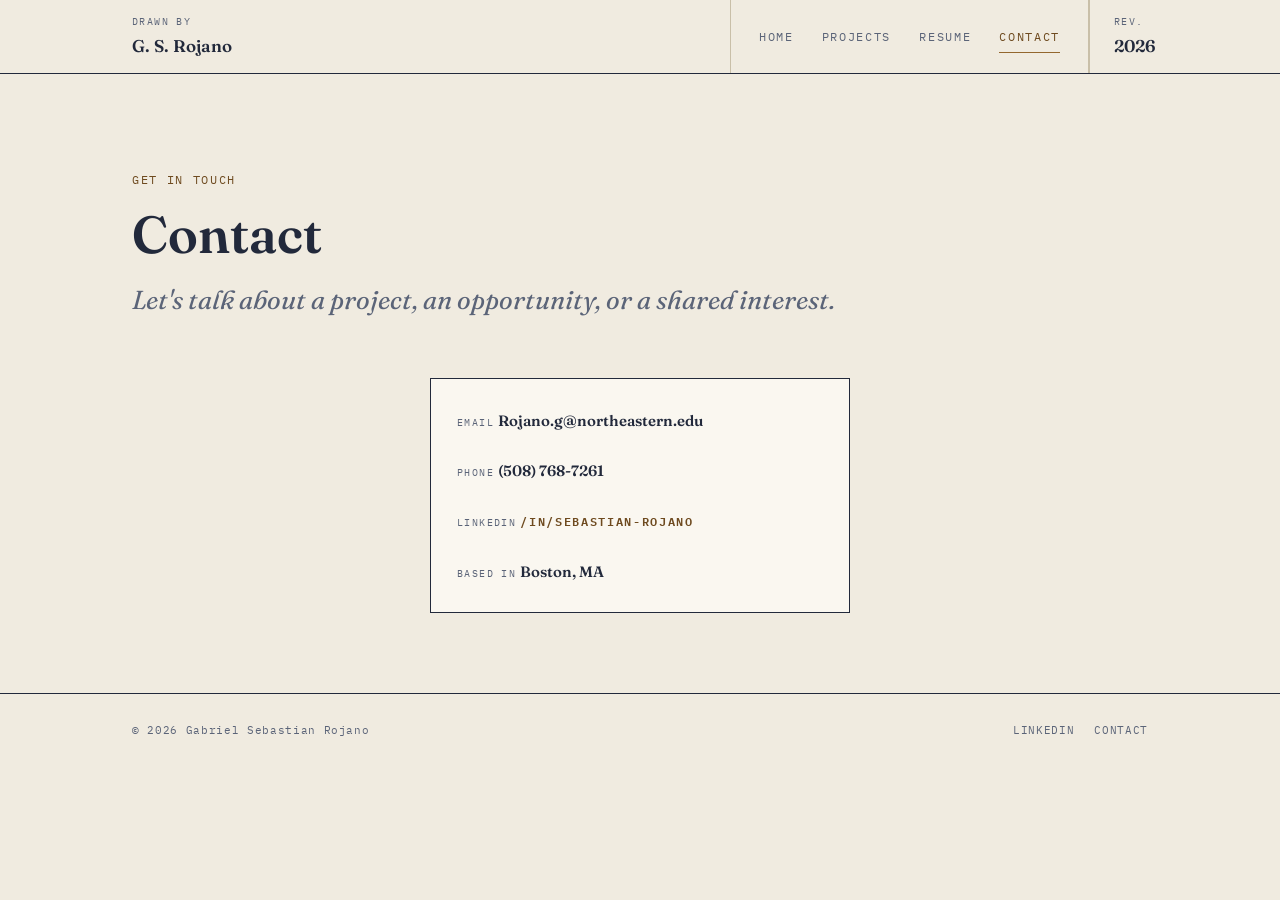
==== contact.html @ d032fa63 "Add files via upload" ====
<!DOCTYPE html>
<html lang="en">
<head>
<meta charset="UTF-8">
<meta name="viewport" content="width=device-width, initial-scale=1.0">
<title>Contact — Gabriel Sebastian Rojano</title>
<link rel="stylesheet" href="styles.css">
</head>
<body>

<header class="titleblock">
  <div class="tb-grid">
    <div class="tb-cell">
      <span class="tb-label">Drawn by</span>
      <span class="tb-value">G. S. Rojano</span>
    </div>
    <nav class="tb-nav">
      <a href="index.html">Home</a>
      <a href="projects.html">Projects</a>
      <a href="resume.html">Resume</a>
      <a href="contact.html" class="active">Contact</a>
    </nav>
    <div class="tb-cell">
      <span class="tb-label">Rev.</span>
      <span class="tb-value">2026</span>
    </div>
  </div>
</header>

<main class="wrap">

  <section class="hero" style="padding-bottom: 8px;">
    <p class="eyebrow">Get in touch</p>
    <h1 style="font-size: clamp(34px, 5vw, 52px);">Contact</h1>
    <p class="role">Let's talk about a project, an opportunity, or a shared interest.</p>
  </section>

  <section style="margin: 48px 0 60px; display: flex; justify-content: center;">

    <aside class="contact-card" style="width: 100%; max-width: 420px;">
      <div class="contact-item">
        <span class="tb-label">Email</span>
        <span class="tb-value">Rojano.g@northeastern.edu</span>
      </div>
      <div class="contact-item">
        <span class="tb-label">Phone</span>
        <span class="tb-value">(508) 768-7261</span>
      </div>
      <div class="contact-item">
        <span class="tb-label">LinkedIn</span>
        <span class="tb-value"><a href="https://www.linkedin.com/in/sebastian-rojano" target="_blank" rel="noopener" class="text-link" style="border:none;">/in/sebastian-rojano</a></span>
      </div>
      <div class="contact-item">
        <span class="tb-label">Based in</span>
        <span class="tb-value">Boston, MA</span>
      </div>
    </aside>

  </section>

</main>

<footer>
  <div class="wrap">
    <p>© 2026 Gabriel Sebastian Rojano</p>
    <div class="footer-links">
      <a href="https://www.linkedin.com/in/sebastian-rojano" target="_blank" rel="noopener">LinkedIn</a>
      <a href="contact.html">Contact</a>
    </div>
  </div>
</footer>


</body>
</html>
---- styles.css ----
/* =========================================================
   Gabriel Sebastian Rojano — Portfolio
   Design direction: drafting-table elegance.
   Title-block navigation, dimension-line dividers, ledger tables.
   ========================================================= */

@import url('https://fonts.googleapis.com/css2?family=Fraunces:opsz,wght@9..144,400;9..144,500;9..144,600;9..144,700&family=EB+Garamond:ital,wght@0,400;0,500;0,600;1,400&family=IBM+Plex+Mono:wght@400;500&display=swap');

:root {
  /* --- Color tokens --- */
  --paper: #F0EBE0;        /* base linen background */
  --paper-light: #FAF7F0;  /* card / raised surface */
  --ink: #22293B;          /* primary text, deep navy-ink */
  --ink-soft: #5B6478;     /* secondary text */
  --line: #C9BFA8;         /* hairline rules, warm tan-grey */
  --line-soft: #DCD5C4;    /* faint rules */
  --brass: #93672E;        /* primary accent */
  --brass-dark: #6E4A1F;   /* accent hover / pressed */
  --burgundy: #6E2A34;     /* secondary accent, sparing use */

  /* --- Type tokens --- */
  --font-display: 'Fraunces', serif;
  --font-body: 'EB Garamond', serif;
  --font-mono: 'IBM Plex Mono', monospace;

  --tracking-label: 0.14em;
}

* { box-sizing: border-box; }

html {
  scroll-behavior: smooth;
}

@media (prefers-reduced-motion: reduce) {
  html { scroll-behavior: auto; }
  * { animation-duration: 0.01ms !important; transition-duration: 0.01ms !important; }
}

body {
  margin: 0;
  background: var(--paper);
  color: var(--ink);
  font-family: var(--font-body);
  font-size: 19px;
  line-height: 1.6;
  -webkit-font-smoothing: antialiased;
}

a {
  color: inherit;
  text-decoration: none;
}

img { max-width: 100%; display: block; }

.wrap {
  max-width: 1080px;
  margin: 0 auto;
  padding: 0 32px;
}

/* =========================================================
   Title-block header (signature nav element)
   ========================================================= */

.titleblock {
  border-bottom: 1.5px solid var(--ink);
  background: var(--paper);
  position: sticky;
  top: 0;
  z-index: 50;
}

.tb-grid {
  max-width: 1080px;
  margin: 0 auto;
  display: grid;
  grid-template-columns: 1fr auto auto;
  align-items: stretch;
}

.tb-cell {
  padding: 14px 24px;
  display: flex;
  flex-direction: column;
  justify-content: center;
  border-left: 1px solid var(--line);
}
.tb-cell:first-child { border-left: none; padding-left: 32px; }

.tb-label {
  font-family: var(--font-mono);
  font-size: 10px;
  letter-spacing: var(--tracking-label);
  color: var(--ink-soft);
  text-transform: uppercase;
  margin-bottom: 2px;
}

.tb-value {
  font-family: var(--font-display);
  font-size: 17px;
  font-weight: 600;
  color: var(--ink);
}

.tb-nav {
  display: flex;
  align-items: center;
  gap: 28px;
  padding: 0 28px;
  border-left: 1px solid var(--line);
  border-right: 1px solid var(--line);
}

.tb-nav a {
  font-family: var(--font-mono);
  font-size: 12px;
  letter-spacing: var(--tracking-label);
  text-transform: uppercase;
  color: var(--ink-soft);
  padding: 6px 0;
  border-bottom: 1px solid transparent;
  white-space: nowrap;
}

.tb-nav a:hover,
.tb-nav a.active {
  color: var(--brass-dark);
  border-bottom-color: var(--brass);
}

.tb-nav a:focus-visible,
a:focus-visible,
button:focus-visible,
input:focus-visible,
textarea:focus-visible {
  outline: 2px solid var(--brass);
  outline-offset: 3px;
}

@media (max-width: 720px) {
  .tb-grid { grid-template-columns: 1fr; }
  .tb-cell:first-child { padding: 14px 20px 6px; }
  .tb-nav {
    border-left: none;
    border-right: none;
    border-top: 1px solid var(--line);
    padding: 10px 20px;
    gap: 18px;
    flex-wrap: wrap;
  }
  .tb-cell:last-child { display: none; }
}

/* =========================================================
   Dimension-line divider (recurring signature motif)
   ========================================================= */

.dim-divider {
  display: flex;
  align-items: center;
  gap: 14px;
  margin: 56px 0;
  color: var(--ink-soft);
}

.dim-divider .dim-line {
  flex: 1;
  height: 1px;
  background: var(--line);
  position: relative;
}
.dim-divider .dim-line::before,
.dim-divider .dim-line::after {
  content: "";
  position: absolute;
  width: 1px;
  height: 8px;
  background: var(--line);
  top: -3.5px;
}
.dim-divider .dim-line::before { left: 0; }
.dim-divider .dim-line::after { right: 0; }

.dim-divider .dim-label {
  font-family: var(--font-mono);
  font-size: 11px;
  letter-spacing: var(--tracking-label);
  text-transform: uppercase;
  white-space: nowrap;
}

/* =========================================================
   Hero
   ========================================================= */

.hero {
  padding: 96px 0 40px;
}

.hero .eyebrow {
  font-family: var(--font-mono);
  font-size: 12px;
  letter-spacing: var(--tracking-label);
  text-transform: uppercase;
  color: var(--brass-dark);
  margin: 0 0 18px;
}

.hero h1 {
  font-family: var(--font-display);
  font-optical-sizing: auto;
  font-weight: 600;
  font-size: clamp(40px, 6vw, 68px);
  line-height: 1.05;
  margin: 0 0 18px;
  color: var(--ink);
}

.hero .role {
  font-family: var(--font-display);
  font-style: italic;
  font-weight: 400;
  font-size: clamp(20px, 2.6vw, 26px);
  color: var(--ink-soft);
  margin: 0;
}

/* =========================================================
   About
   ========================================================= */

.about-grid {
  display: grid;
  grid-template-columns: 260px 1fr;
  gap: 56px;
  align-items: start;
}

@media (max-width: 720px) {
  .about-grid { grid-template-columns: 1fr; gap: 32px; }
}

.frame {
  aspect-ratio: 3/4;
  border: 1.5px solid var(--ink);
  position: relative;
  background: repeating-linear-gradient(
    135deg,
    var(--paper-light) 0px,
    var(--paper-light) 8px,
    var(--line-soft) 8px,
    var(--line-soft) 9px
  );
  display: flex;
  align-items: center;
  justify-content: center;
  padding: 16px;
}

.frame::before,
.frame::after,
.frame .corner-tl,
.frame .corner-br {
  content: "";
  position: absolute;
  width: 14px;
  height: 14px;
  border: 1px solid var(--brass);
}
.frame::before { top: -1px; left: -1px; border-right: none; border-bottom: none; }
.frame::after { bottom: -1px; right: -1px; border-left: none; border-top: none; }

.frame span {
  font-family: var(--font-mono);
  font-size: 11px;
  text-align: center;
  color: var(--ink-soft);
  letter-spacing: 0.08em;
  text-transform: uppercase;
  background: var(--paper);
  padding: 6px 10px;
  border: 1px solid var(--line);
}

.about-copy h2,
.section-heading {
  font-family: var(--font-display);
  font-weight: 600;
  font-size: 30px;
  margin: 0 0 20px;
}

.about-copy p {
  margin: 0 0 18px;
  color: var(--ink);
  max-width: 60ch;
}

.tags {
  display: flex;
  flex-wrap: wrap;
  gap: 10px;
  margin-top: 24px;
}

.tags .tags-label {
  font-family: var(--font-mono);
  font-size: 11px;
  letter-spacing: var(--tracking-label);
  text-transform: uppercase;
  color: var(--ink-soft);
  width: 100%;
  margin-bottom: 6px;
}

.tag {
  font-family: var(--font-mono);
  font-size: 12px;
  padding: 6px 12px;
  border: 1px solid var(--line);
  color: var(--ink-soft);
  letter-spacing: 0.04em;
}

/* =========================================================
   Buttons / links
   ========================================================= */

.btn {
  display: inline-flex;
  align-items: center;
  gap: 10px;
  font-family: var(--font-mono);
  font-size: 12px;
  letter-spacing: var(--tracking-label);
  text-transform: uppercase;
  color: var(--paper-light);
  background: var(--ink);
  padding: 14px 22px;
  border: 1px solid var(--ink);
  transition: background 0.15s ease, color 0.15s ease;
}
.btn:hover { background: var(--brass-dark); border-color: var(--brass-dark); }

.btn-outline {
  color: var(--ink);
  background: transparent;
  border: 1px solid var(--ink);
}
.btn-outline:hover { color: var(--paper-light); background: var(--ink); }

.text-link {
  font-family: var(--font-mono);
  font-size: 12px;
  letter-spacing: var(--tracking-label);
  text-transform: uppercase;
  color: var(--brass-dark);
  border-bottom: 1px solid var(--brass);
  padding-bottom: 2px;
}
.text-link:hover { color: var(--burgundy); border-color: var(--burgundy); }

/* =========================================================
   Project grid ("sheets")
   ========================================================= */

.sheet-grid {
  display: grid;
  grid-template-columns: repeat(2, 1fr);
  gap: 28px;
}

@media (max-width: 720px) {
  .sheet-grid { grid-template-columns: 1fr; }
}

.sheet-card {
  border: 1.5px solid var(--ink);
  background: var(--paper-light);
  display: flex;
  flex-direction: column;
  transition: transform 0.15s ease, box-shadow 0.15s ease;
}

.sheet-card:hover {
  transform: translateY(-3px);
  box-shadow: 6px 6px 0 var(--line);
}

.sheet-head {
  display: flex;
  justify-content: space-between;
  align-items: center;
  padding: 12px 18px;
  border-bottom: 1px solid var(--line);
  font-family: var(--font-mono);
  font-size: 10px;
  letter-spacing: var(--tracking-label);
  text-transform: uppercase;
  color: var(--ink-soft);
}

.sheet-visual {
  aspect-ratio: 16/9;
  background: repeating-linear-gradient(
    45deg,
    var(--paper) 0px,
    var(--paper) 9px,
    var(--line-soft) 9px,
    var(--line-soft) 10px
  );
  display: flex;
  align-items: center;
  justify-content: center;
  border-bottom: 1px solid var(--line);
}

.sheet-visual span {
  font-family: var(--font-mono);
  font-size: 11px;
  color: var(--ink-soft);
  background: var(--paper-light);
  padding: 6px 12px;
  border: 1px solid var(--line);
  text-transform: uppercase;
  letter-spacing: 0.06em;
}

.sheet-body {
  padding: 22px 24px 26px;
  flex: 1;
  display: flex;
  flex-direction: column;
}

.sheet-body h3 {
  font-family: var(--font-display);
  font-size: 23px;
  font-weight: 600;
  margin: 0 0 10px;
}

.sheet-body p {
  color: var(--ink-soft);
  font-size: 17px;
  margin: 0 0 18px;
  flex: 1;
}

/* =========================================================
   Resume / ledger tables
   ========================================================= */

.ledger-block { margin-bottom: 48px; }

.ledger-block h2 {
  font-family: var(--font-display);
  font-size: 24px;
  font-weight: 600;
  margin: 0 0 4px;
}

.ledger-block .ledger-sub {
  font-family: var(--font-mono);
  font-size: 11px;
  letter-spacing: var(--tracking-label);
  text-transform: uppercase;
  color: var(--ink-soft);
  margin: 0 0 22px;
}

.ledger-row {
  display: grid;
  grid-template-columns: 170px 1fr;
  gap: 24px;
  padding: 20px 0;
  border-top: 1px solid var(--line-soft);
}
.ledger-row:first-of-type { border-top: 1px solid var(--ink); }

@media (max-width: 640px) {
  .ledger-row { grid-template-columns: 1fr; gap: 6px; }
}

.ledger-date {
  font-family: var(--font-mono);
  font-size: 12px;
  color: var(--ink-soft);
  letter-spacing: 0.03em;
  padding-top: 2px;
}

.ledger-main h3 {
  font-family: var(--font-display);
  font-weight: 600;
  font-size: 19px;
  margin: 0 0 2px;
}

.ledger-main .ledger-place {
  font-style: italic;
  color: var(--ink-soft);
  font-size: 16px;
  margin: 0 0 10px;
}

.ledger-main ul {
  margin: 0;
  padding-left: 20px;
}
.ledger-main li { margin-bottom: 6px; color: var(--ink); }

.skill-grid {
  display: grid;
  grid-template-columns: repeat(3, 1fr);
  gap: 24px;
}
@media (max-width: 640px) {
  .skill-grid { grid-template-columns: 1fr 1fr; }
}
.skill-cat .tags-label {
  font-family: var(--font-mono);
  font-size: 11px;
  letter-spacing: var(--tracking-label);
  text-transform: uppercase;
  color: var(--brass-dark);
  margin-bottom: 10px;
  display: block;
}
.skill-cat p { margin: 0; color: var(--ink); font-size: 17px; }

/* =========================================================
   Contact
   ========================================================= */

.contact-grid {
  display: grid;
  grid-template-columns: 1fr 300px;
  gap: 56px;
}
@media (max-width: 720px) {
  .contact-grid { grid-template-columns: 1fr; }
}

.field { margin-bottom: 26px; }

.field label {
  display: block;
  font-family: var(--font-mono);
  font-size: 11px;
  letter-spacing: var(--tracking-label);
  text-transform: uppercase;
  color: var(--ink-soft);
  margin-bottom: 8px;
}

.field input,
.field textarea {
  width: 100%;
  background: transparent;
  border: none;
  border-bottom: 1.5px solid var(--line);
  font-family: var(--font-body);
  font-size: 18px;
  color: var(--ink);
  padding: 8px 2px;
  font-style: italic;
}

.field input:focus,
.field textarea:focus {
  border-bottom-color: var(--brass);
}

.field textarea { resize: vertical; min-height: 110px; }

.contact-card {
  border: 1.5px solid var(--ink);
  padding: 26px;
  background: var(--paper-light);
  align-self: start;
}

.contact-card .tb-label { margin-bottom: 4px; }
.contact-card .contact-item { margin-bottom: 20px; }
.contact-card .contact-item:last-child { margin-bottom: 0; }
.contact-card .contact-item .tb-value { font-size: 15px; word-break: break-word; }

/* =========================================================
   Footer
   ========================================================= */

footer {
  border-top: 1.5px solid var(--ink);
  padding: 28px 0 40px;
  margin-top: 80px;
}

footer .wrap {
  display: flex;
  justify-content: space-between;
  align-items: center;
  flex-wrap: wrap;
  gap: 12px;
}

footer p {
  font-family: var(--font-mono);
  font-size: 11px;
  letter-spacing: 0.06em;
  color: var(--ink-soft);
  margin: 0;
}

footer .footer-links { display: flex; gap: 20px; }
footer .footer-links a {
  font-family: var(--font-mono);
  font-size: 11px;
  letter-spacing: 0.06em;
  color: var(--ink-soft);
  text-transform: uppercase;
}
footer .footer-links a:hover { color: var(--brass-dark); }

/* =========================================================
   Project detail pages
   ========================================================= */

.project-hero {
  padding: 48px 0 12px;
}

.project-hero .eyebrow-row {
  display: flex;
  justify-content: space-between;
  align-items: baseline;
  flex-wrap: wrap;
  gap: 8px;
  margin-bottom: 20px;
}

.project-hero h1 {
  font-family: var(--font-display);
  font-weight: 600;
  font-size: clamp(32px, 5vw, 50px);
  margin: 0 0 10px;
}

.project-hero .project-role {
  font-style: italic;
  color: var(--ink-soft);
  font-size: 19px;
  margin: 0;
}

.spec-strip {
  display: grid;
  grid-template-columns: repeat(4, 1fr);
  border: 1px solid var(--line);
  margin: 36px 0;
}
@media (max-width: 720px) {
  .spec-strip { grid-template-columns: repeat(2, 1fr); }
}
.spec-cell {
  padding: 16px 20px;
  border-left: 1px solid var(--line);
}
.spec-cell:first-child { border-left: none; }
@media (max-width: 720px) {
  .spec-cell:nth-child(2n+1) { border-left: none; }
  .spec-cell:nth-child(n+3) { border-top: 1px solid var(--line); }
}

.project-visual {
  aspect-ratio: 16/7;
  background: repeating-linear-gradient(
    45deg,
    var(--paper) 0px,
    var(--paper) 9px,
    var(--line-soft) 9px,
    var(--line-soft) 10px
  );
  border: 1.5px solid var(--ink);
  display: flex;
  align-items: center;
  justify-content: center;
  margin-bottom: 8px;
}
.project-visual span {
  font-family: var(--font-mono);
  font-size: 12px;
  color: var(--ink-soft);
  background: var(--paper-light);
  padding: 8px 14px;
  border: 1px solid var(--line);
  text-transform: uppercase;
  letter-spacing: 0.06em;
}
.visual-caption {
  font-family: var(--font-mono);
  font-size: 11px;
  color: var(--ink-soft);
  margin: 0 0 40px;
  text-align: center;
}

.project-body h2 {
  font-family: var(--font-display);
  font-weight: 600;
  font-size: 25px;
  margin: 40px 0 16px;
}
.project-body p { max-width: 68ch; margin: 0 0 16px; }
.project-body ul { max-width: 68ch; padding-left: 22px; }
.project-body li { margin-bottom: 8px; }

/* =========================================================
   Figure cards + media/text split (used on project detail pages
   featuring real report figures)
   ========================================================= */

.media-text-grid {
  display: grid;
  grid-template-columns: 1fr 1fr;
  gap: 48px;
  align-items: start;
  margin: 40px 0 8px;
}
@media (max-width: 800px) {
  .media-text-grid { grid-template-columns: 1fr; }
}

.figure-stack {
  display: flex;
  flex-direction: column;
  gap: 28px;
}

.figure-card {
  border: 1.5px solid var(--ink);
  background: var(--paper-light);
}

.figure-card img {
  width: 100%;
  display: block;
  border-bottom: 1px solid var(--line);
  background: #fff;
}

.figure-card-body {
  padding: 14px 18px 16px;
}

.figure-card-label {
  font-family: var(--font-mono);
  font-size: 10px;
  letter-spacing: var(--tracking-label);
  text-transform: uppercase;
  color: var(--brass-dark);
  margin: 0 0 6px;
}

.figure-card-caption {
  font-family: var(--font-body);
  font-style: italic;
  font-size: 15px;
  color: var(--ink-soft);
  margin: 0 0 12px;
}

.figure-card .text-link {
  font-size: 11px;
}

.project-text-col p {
  margin: 0 0 16px;
  max-width: 62ch;
}

.project-text-col .eyebrow {
  margin-top: 0;
}

/* =========================================================
   Photo gallery (real project photos)
   ========================================================= */

.photo-gallery {
  margin: 40px 0 8px;
}

.photo-hero {
  border: 1.5px solid var(--ink);
  background: var(--paper-light);
  margin-bottom: 20px;
}

.photo-hero img {
  width: 100%;
  display: block;
  border-bottom: 1px solid var(--line);
}

.photo-hero figcaption {
  padding: 12px 18px;
  font-family: var(--font-mono);
  font-size: 11px;
  letter-spacing: 0.04em;
  color: var(--ink-soft);
}

.photo-row {
  display: grid;
  grid-template-columns: repeat(2, 1fr);
  gap: 20px;
}
@media (max-width: 640px) {
  .photo-row { grid-template-columns: 1fr; }
}

.photo-row figure {
  margin: 0;
  border: 1.5px solid var(--ink);
  background: var(--paper-light);
}

.photo-row img {
  width: 100%;
  display: block;
  aspect-ratio: 4/3;
  object-fit: cover;
  border-bottom: 1px solid var(--line);
}

.photo-row figcaption {
  padding: 10px 16px;
  font-family: var(--font-mono);
  font-size: 11px;
  letter-spacing: 0.04em;
  color: var(--ink-soft);
}

.video-hero {
  border: 1.5px solid var(--ink);
  background: var(--paper-light);
  margin-bottom: 20px;
}

.video-hero video {
  width: 100%;
  display: block;
  border-bottom: 1px solid var(--line);
  background: #000;
}

.video-hero figcaption {
  padding: 12px 18px;
  font-family: var(--font-mono);
  font-size: 11px;
  letter-spacing: 0.04em;
  color: var(--ink-soft);
}

.photo-row figcaption em {
  color: var(--ink-soft);
  opacity: 0.75;
}

.writeup-link-row {
  display: flex;
  align-items: center;
  gap: 14px;
  margin: 24px 0 8px;
  flex-wrap: wrap;
}

.project-nav-links {
  display: flex;
  justify-content: space-between;
  margin: 60px 0 0;
  flex-wrap: wrap;
  gap: 16px;
}
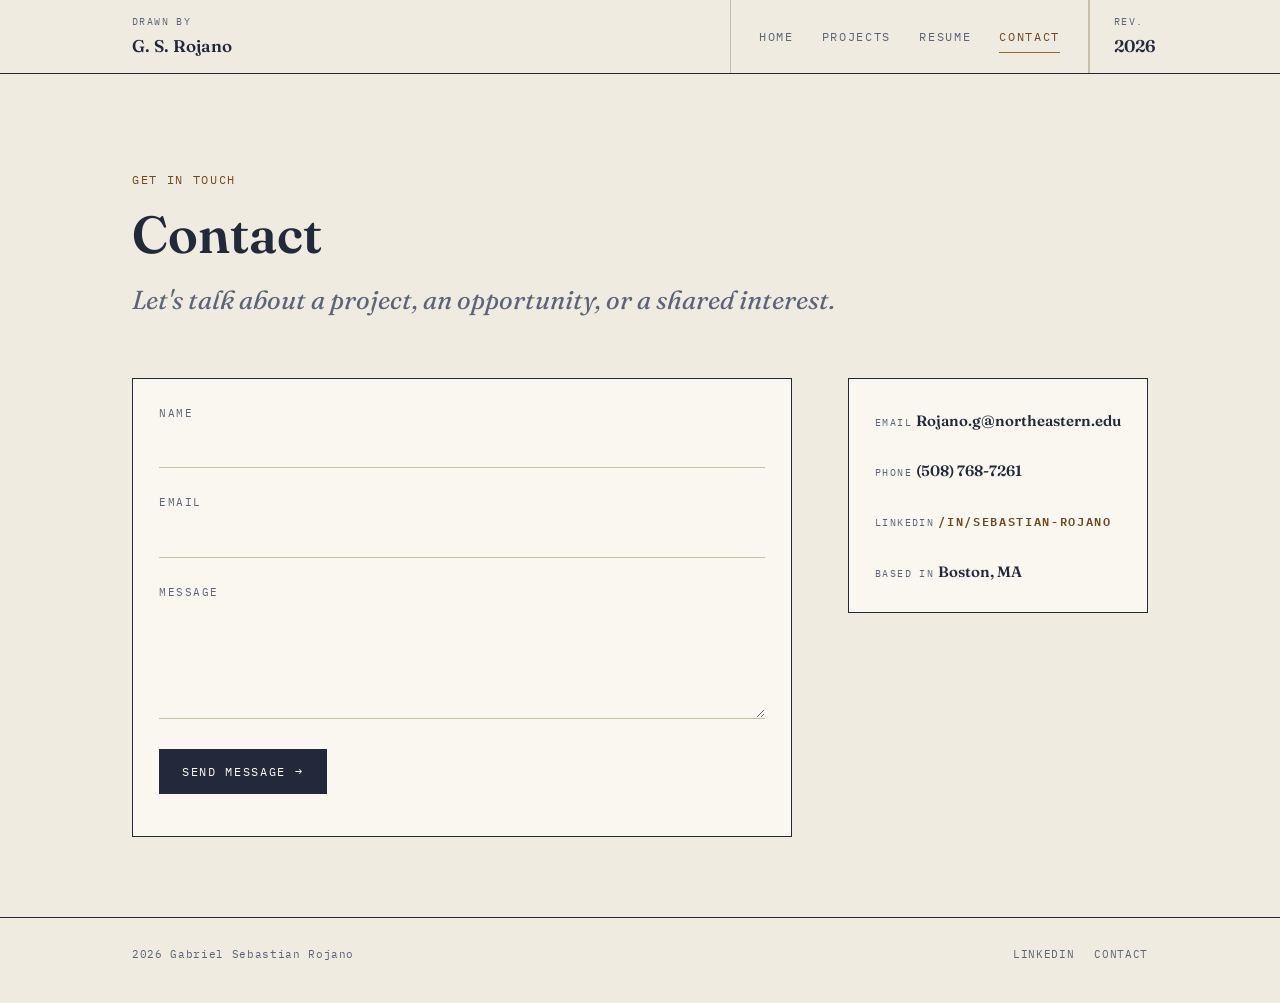
==== commit ce74f987: "Add files via upload" ====
--- a/contact.html
+++ b/contact.html
@@ -35,9 +35,28 @@
     <p class="role">Let's talk about a project, an opportunity, or a shared interest.</p>
   </section>
 
-  <section style="margin: 48px 0 60px; display: flex; justify-content: center;">
+  <section class="contact-grid" style="margin: 48px 0 60px;">
 
-    <aside class="contact-card" style="width: 100%; max-width: 420px;">
+    <div class="form-card">
+      <form id="contact-form">
+        <div class="field">
+          <label for="name">Name</label>
+          <input type="text" id="name" name="name" required>
+        </div>
+        <div class="field">
+          <label for="email">Email</label>
+          <input type="email" id="email" name="email" required>
+        </div>
+        <div class="field">
+          <label for="message">Message</label>
+          <textarea id="message" name="message" required></textarea>
+        </div>
+        <button type="submit" class="btn">Send message →</button>
+        <p id="form-note" style="font-family: var(--font-mono); font-size: 12px; color: var(--ink-soft); margin-top: 16px;"></p>
+      </form>
+    </div>
+
+    <aside class="contact-card">
       <div class="contact-item">
         <span class="tb-label">Email</span>
         <span class="tb-value">Rojano.g@northeastern.edu</span>
@@ -62,7 +81,7 @@
 
 <footer>
   <div class="wrap">
-    <p>© 2026 Gabriel Sebastian Rojano</p>
+    <p>2026 Gabriel Sebastian Rojano</p>
     <div class="footer-links">
       <a href="https://www.linkedin.com/in/sebastian-rojano" target="_blank" rel="noopener">LinkedIn</a>
       <a href="contact.html">Contact</a>
@@ -70,6 +89,22 @@
   </div>
 </footer>
 
+<script>
+  // This is a static site with no backend, so the form opens the visitor's
+  // email client pre-filled with their message instead of submitting in-page.
+  // For a true in-page submission, connect this form to a service like
+  // Formspree or Netlify Forms and swap out this script.
+  document.getElementById('contact-form').addEventListener('submit', function (e) {
+    e.preventDefault();
+    var name = document.getElementById('name').value;
+    var email = document.getElementById('email').value;
+    var message = document.getElementById('message').value;
+    var subject = encodeURIComponent('Portfolio contact from ' + name);
+    var body = encodeURIComponent(message + '\n\n— ' + name + ' (' + email + ')');
+    window.location.href = 'mailto:Rojano.g@northeastern.edu?subject=' + subject + '&body=' + body;
+    document.getElementById('form-note').textContent = 'Opening your email client…';
+  });
+</script>
 
 </body>
 </html>
--- a/styles.css
+++ b/styles.css
@@ -273,6 +273,15 @@
 .frame::before { top: -1px; left: -1px; border-right: none; border-bottom: none; }
 .frame::after { bottom: -1px; right: -1px; border-left: none; border-top: none; }
 
+.frame img {
+  width: 100%;
+  height: 100%;
+  object-fit: cover;
+  object-position: top center;
+  display: block;
+  border: 1px solid var(--ink);
+}
+
 .frame span {
   font-family: var(--font-mono);
   font-size: 11px;
@@ -577,6 +586,16 @@
 
 .field textarea { resize: vertical; min-height: 110px; }
 
+.form-card {
+  border: 1.5px solid var(--ink);
+  padding: 26px;
+  background: var(--paper-light);
+}
+
+.form-card form .field:last-of-type {
+  margin-bottom: 20px;
+}
+
 .contact-card {
   border: 1.5px solid var(--ink);
   padding: 26px;
@@ -858,6 +877,31 @@
   background: #000;
 }
 
+.video-hero.video-vertical {
+  max-width: 380px;
+  margin-left: auto;
+  margin-right: auto;
+}
+
+.yt-embed-wrap {
+  position: relative;
+  width: 100%;
+  aspect-ratio: 9 / 16;
+  border-bottom: 1px solid var(--line);
+  overflow: hidden;
+  background: #000;
+}
+
+.yt-embed-wrap iframe {
+  position: absolute;
+  top: 0;
+  left: 0;
+  width: 100%;
+  height: 100%;
+  border: 0;
+  display: block;
+}
+
 .video-hero figcaption {
   padding: 12px 18px;
   font-family: var(--font-mono);
